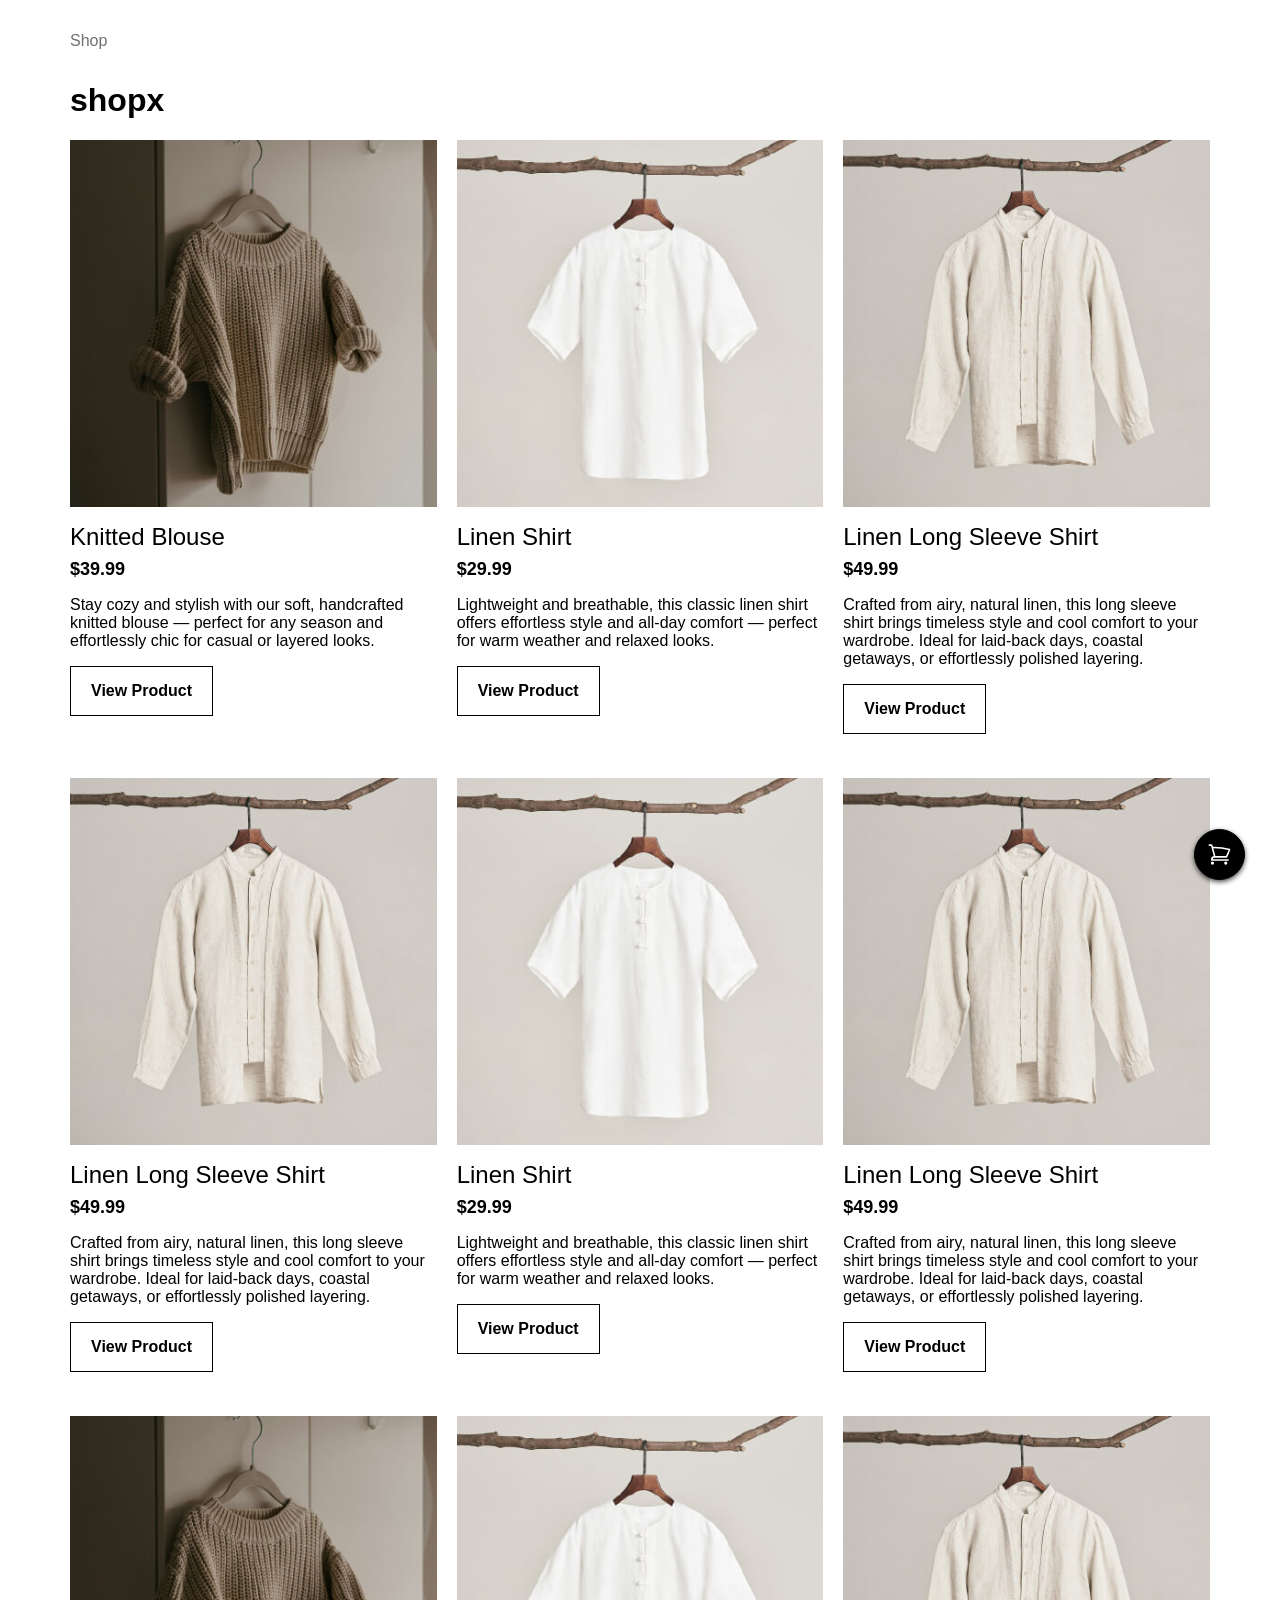
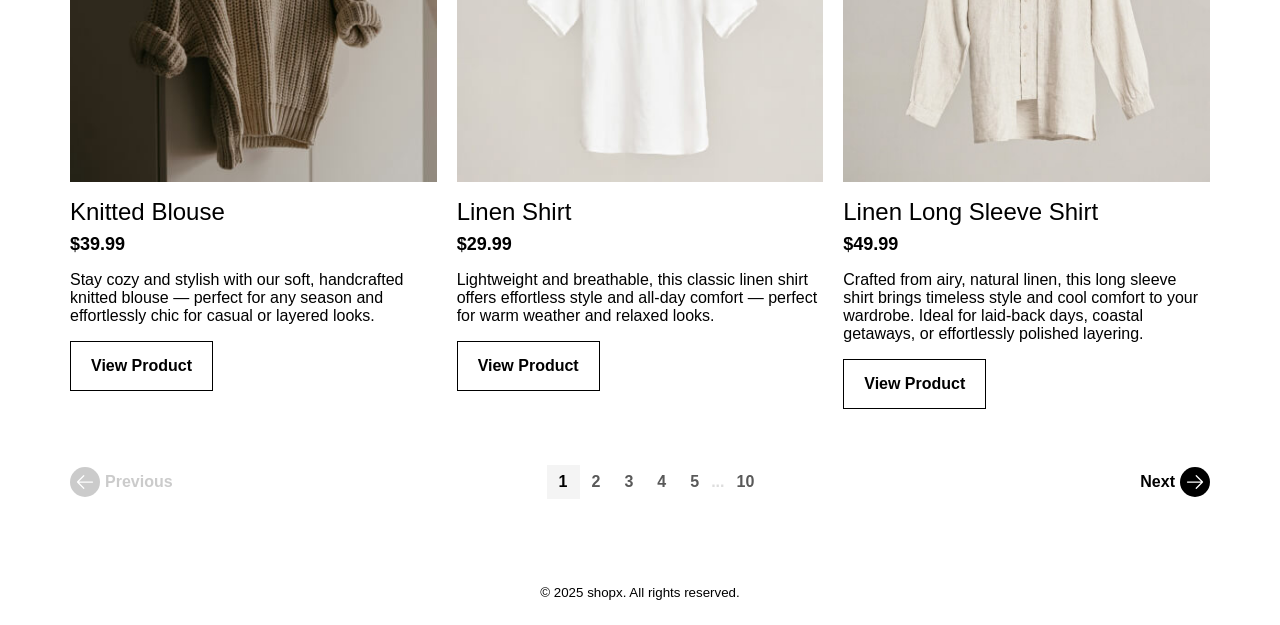
==== index.html @ edb6421d "init commit" ====
<!DOCTYPE html>
<html lang="en">
    <head>
        <title>shopx</title>
        <meta name="title" content="Shop" />
        <meta name="description" content="Lorem ipsum dolor sit amet, consectetur adipiscing elit, sed do eiusmod tempor incididunt ut labore et dolore magna aliqua." />

        <meta charset="utf-8">
        <meta name="viewport" content="width=device-width, initial-scale=1">

		<link rel="icon" type="image/png" href="/favicon.png">

        <link href="css/styles.css" rel="stylesheet">
    </head>
    <body>
        <!-- header -->
        <header>
            <!-- Skip link for accessibility -->
            <div class="visually-hidden-focusable">
                <a href="#main-content" class="skip-link">Skip to main content</a>
            </div>

            <div class="container">
                <nav aria-label="Breadcrumb" class="breadcrumb">
                    <ol itemscope itemtype="https://schema.org/BreadcrumbList">
                        <li itemprop="itemListElement" itemscope itemtype="https://schema.org/ListItem" aria-current="page">
                            <span itemprop="name">Shop</span>
                            <meta itemprop="position" content="1" />
                        </li>
                    </ol>
                </nav>
            </div>

            <a href="/cart.html" class="btn-cart">
                <svg xmlns="http://www.w3.org/2000/svg" fill="none" viewBox="0 0 24 24" stroke-width="1.5" stroke="currentColor" class="size-6">
                    <path stroke-linecap="round" stroke-linejoin="round" d="M2.25 3h1.386c.51 0 .955.343 1.087.835l.383 1.437M7.5 14.25a3 3 0 0 0-3 3h15.75m-12.75-3h11.218c1.121-2.3 2.1-4.684 2.924-7.138a60.114 60.114 0 0 0-16.536-1.84M7.5 14.25 5.106 5.272M6 20.25a.75.75 0 1 1-1.5 0 .75.75 0 0 1 1.5 0Zm12.75 0a.75.75 0 1 1-1.5 0 .75.75 0 0 1 1.5 0Z" />
                </svg>
                <span class="cart-count">0</span>
            </a>
        </header>
        
        <!-- main -->
        <main id="main-content">
            <div class="container">
                <h1>shopx</h1>

                <div class="products-list-wrapper">
                    <div id="loader" class="loader-wrapper" role="status" aria-live="polite" aria-label="Loading" hidden>
                        <img src="/img/loading.gif" alt="Loading..." class="loader">
                    </div>
                    
                    <div class="row three-col" id="productList">
                        <!-- product list -->
                    </div>

                    <div class="message" role="status" aria-live="polite"></div>
                </div>

                <div class="pagination-wrapper">
                    <!-- pagination -->
                </div>
            </div>
        </main>

        <!-- footer -->
        <footer role="contentinfo" aria-label="Footer">
            <div class="container">
                <small>&copy; 2025 shopx. All rights reserved.</small>
            </div>
        </footer>
        
        <script src="/js/script.js"></script>
        <script type="module" src="/js/load/loadProducts.js"></script>
        <script type="module" src="/js/load/loadCart.js"></script>
    </body>
</html>
---- css/styles.css ----
/* Visually hide the skip link by default */
.visually-hidden-focusable:not(:focus):not(:focus-within) {
    position: absolute;
    width: 1px;
    height: 1px;
    padding: 0;
    margin: -1px;
    overflow: hidden;
    clip: rect(0, 0, 0, 0);
    white-space: nowrap;
    border: 0;
}

.visually-hidden {
  position: absolute !important;
  width: 1px !important;
  height: 1px !important;
  padding: 0 !important;
  margin: -1px !important;
  overflow: hidden !important;
  clip: rect(0, 0, 0, 0) !important;
  white-space: nowrap !important;
  border: 0 !important;
}

.skip-link {
    color: #000000;
}

.sticky-element { 
    position: sticky; 
    top: 0; 
    z-index: 999; 
    padding-top: 3.125rem; 
    margin-top: -3.125rem; 
}

/* global */
body {
    margin: 0;
    font-family: Arial, sans-serif;
    font-size: 1rem;
    color: #000000;
}

.container {
    max-width: 100%;
    padding: 0 1.5rem;
    margin: 0 auto;
}

.row {
    width: 100%;
    display: flex;
    flex-direction: row;
    flex-wrap: wrap;
    gap: 1.25rem;
}

.col {
    flex-basis: 100%;
}

a {
    color: #000000;
}

.btn {
    display: inline-block;
    background-color: #000000;
    color: #FFFFFF;
    font-size: 1rem;
    font-weight: 700;
    text-decoration: none;
    border: none;
    border-radius: 0;
    cursor: pointer;
    padding: .938rem 1.25rem;
}

.btn:hover {
    background-color: #393939;
    color: #FFFFFF;
    font-size: 1rem;
    font-weight: 700;
    border: none;
    border-radius: 0;
    cursor: pointer;
    padding: .938rem 1.25rem;
}

.btn:disabled {
    background-color: #dee2e6;
    color: #adb5bd;
    border-color: #dee2e6;
    pointer-events: none;
}

.btn-outline {
    background-color: transparent;
    color: #000000;
    border: 1px solid #000000;
    font-size: 1rem;
    font-weight: 700;
    border-radius: 0;
    cursor: pointer;
    padding: .938rem 1.25rem;
}

.btn-outline:hover {
    background-color: #000000;
    color: #FFFFFF;
    border: 1px solid #000000;
}

.img-fluid {
    max-width: 100%;
    height: auto;
}

footer {
    margin-top: 60px;
    padding: 1.5rem 0;
    text-align: center;
}

/* page */
#productContent,
#cartContent,
#shippingContent,
#paymentContent {
    min-height: 540px;
}

/* breadcrumb */
.breadcrumb {
    margin: 2rem 0;
}

.breadcrumb ol {
    list-style: none;
    display: flex;
    flex-wrap: wrap;
    padding: 0;
    margin: 0;
}

.breadcrumb li + li::before {
    content: "/";
    padding: 0 .5em;
    color: #707070;
}

.breadcrumb a {
    text-decoration: none;
    color: #000000;
}

.breadcrumb a:hover {
    text-decoration: underline;
}

.breadcrumb li[aria-current="page"] {
    color: #707070;
}

/* btn */
.btn-cart {
    position: fixed; 
    bottom: 20px; 
    right: 35px; 
    z-index: 101;

    background-color: #000000;
    border: 1px solid #000000;
    display: flex;
    line-height: 1;
    padding: .75rem;
    border-radius: 50px;
    box-shadow: 0px 2px 5px 0px rgba(0, 0, 0, .7);
}

.btn-cart:hover {
    background-color: #FFFFFF;
}

.btn-cart:hover svg {
    stroke: #000000;
}

.btn-cart svg {
    width: 25px;
    stroke: #FFFFFF;
}

.btn-cart .cart-count {
    position: absolute;
    top: -3px;
    right: -3px;
    background-color: #dc2626;
    color: #FFFFFF;
    font-size: .813rem;
    font-weight: bold;
    border-radius: 9999px;
    padding: .125rem .306rem;
    line-height: 1;
    text-align: center;
}

.cart-btn-qty,
.form-btn-qty {
    display: block;
    background: none;
    border: none;
    font: inherit;
    font-size: 1.25rem;
    line-height: 1;
    padding: .5rem;
    cursor: pointer;
}

.cart-btn-qty:not(:disabled):hover,
.form-btn-qty:not(:disabled):hover {
    color: #595959;
}

.btn-remove {
    display: flex;
    background: none;
    border: none;
    font: inherit;
    line-height: 1;
    padding: .313rem;
    cursor: pointer;
}

.btn-remove svg {
    width: 20px;
    stroke: #000000;
}

.btn-remove:hover {
    background-color: #F4F4F4;
}

.btn-edit {
    display: inline-flex;
    align-items: center;
    gap: 6px;
    background: none;
    border: none;
    font: inherit;
    line-height: 1;
    padding: .313rem;
    cursor: pointer;
}

.btn-edit:hover {
    background-color: #F4F4F4;
}

.btn-edit span {
    color: #000000;
    margin-top: 1px;
}

.btn-edit svg {
    width: 20px;
    stroke: #000000;
}

.btn-update {
    display: block;
    width: 100%;
}

/* card */
.card {
    margin-bottom: 1.5rem;
}

.card a {
    text-decoration: none;
    display: inline-block;
}

.card img {
    display: block;
    margin-bottom: 1rem;
}

.card-title {
    font-size: 1.125rem;
    font-weight: 400;
    margin: 0 0 .5rem;
}

.card-price {
    font-size: 1.125rem;
    font-weight: 700;
    margin: 0 0 .5rem;
}

.card-link {
    text-decoration: underline !important;
}

/* product */
.product .product-title {
    font-weight: 400;
    text-transform: uppercase;
    margin: 0 0 .75rem;
}

.product .product-price {
    font-size: 1.5rem;
    font-weight: 700;
    margin-top: 0;
}

.product-link:hover {
    color: #767676;
}

.product .product-actions {
    display: flex;
    gap: 10px;
}

.product-options .product-attributes {
    display: flex;
    flex-direction: row;
    gap: 10px;
    margin-bottom: 1rem;
}

.product-options .product-attributes div {
    flex: 1;
}

/* forms */
fieldset {
    border: none;
    padding: 0;
    margin: 0;
}

.form-field {
    margin-bottom: 1rem;
}

.form-label {
    display: block;
    margin-bottom: .625rem;
}

.form-label span {
    color: #dc2626;
}

.form-label .optional {
    color: #595959;
}

.form-control {
    display: block;
    width: 100%;
    padding: .375rem .75rem;
    font-size: 1rem;
    font-weight: 400;
    line-height: 1.5;
    color: #000000;
    -webkit-appearance: none;
    -moz-appearance: none;
    appearance: none;
    background-color: #FFFFFF;
    background-clip: padding-box;
    border: 1px solid #495057;
    border-radius: 0;
    transition: border-color .15s ease-in-out, box-shadow .15s ease-in-out;

    -webkit-box-sizing: border-box;
    -moz-box-sizing: border-box;
    box-sizing: border-box;
}

.form-control:focus {
    color: #000000;
    background-color: #FFFFFF;
    border-color: #86B7FE;
    outline: 0;
    box-shadow: 0 0 0 .25rem rgba(13, 110, 253, .25);
}

.form-select:disabled {
    background-color: #e9ecef;
    border-color: #ced4da;
    opacity: 1;
}

.form-select {
    display: block;
    width: 100%;
    padding: .375rem 2.25rem .375rem .75rem;
    font-size: 1rem;
    font-weight: 400;
    line-height: 1.5;
    color: #000000;
    -webkit-appearance: none;
    -moz-appearance: none;
    appearance: none;
    background-color: #FFFFFF;
    background-image: url("data:image/svg+xml,%3csvg xmlns='http://www.w3.org/2000/svg' viewBox='0 0 16 16'%3e%3cpath fill='none' stroke='%23343a40' stroke-linecap='round' stroke-linejoin='round' stroke-width='2' d='m2 5 6 6 6-6'/%3e%3c/svg%3e");
    background-repeat: no-repeat;
    background-position: right .75rem center;
    background-size: 16px 12px;
    border: 1px solid #495057;
    border-radius: 0;
    transition: border-color .15s ease-in-out, box-shadow .15s ease-in-out;
}

.form-select:focus {
    border-color: #86b7fe;
    outline: 0;
    box-shadow: 0 0 0 .25rem rgba(13, 110, 253, .25);
}

textarea.form-control {
    width: 100%;
    resize: none;
    font-family: Arial, sans-serif;
    -webkit-box-sizing: border-box;
    -moz-box-sizing: border-box;
    box-sizing: border-box;
}

.form-check {
    display: block;
    min-height: 1.5rem;
    padding-left: 1.5em;
    margin-bottom: .5rem;
}

.form-check .form-check-input {
    float: left;
    margin-left: -1.5em;
}

.form-check .form-check-label {
    display: inline-block;
}

.form-check-input {
    width: 13px;
    height: 13px;
    border-radius: 3px;
    -webkit-appearance: none;
    -moz-appearance: none;
    appearance: none;
    background-color: #FFFFFF;
    background-image: none;
    background-repeat: no-repeat;
    background-position: center;
    background-size: auto;
    border: 1px solid #000000;
}

.form-check-input[type=radio] {
    border-radius: 50%;
}

.form-check-input:checked {
    background-color: #000000;
    border-color: #000000;
}

.form-check-input:checked[type=radio] {
    background-image: url("data:image/svg+xml,%3csvg xmlns='http://www.w3.org/2000/svg' viewBox='-4 -4 8 8'%3e%3ccircle r='2' fill='%23fff'/%3e%3c/svg%3e");
}

.form-check-input:checked[type=checkbox] {
    background-color: #000000;
    background-image: url("data:image/svg+xml,%3csvg xmlns='http://www.w3.org/2000/svg' viewBox='0 0 20 20'%3e%3cpath fill='none' stroke='%23fff' stroke-linecap='round' stroke-linejoin='round' stroke-width='3' d='m6 10 3 3 6-6'/%3e%3c/svg%3e");
}

.error-message {
    display: block;
    font-size: .75rem;
    color: #dc2626;
    text-align: right;
}

.form-heading {
    margin: 0 0 .75rem;
}

.form-note span {
    color: #dc2626;
}

.char-count {
    font-size: .75rem;
    text-align: right;
    margin-top: .313rem;
}

/* cart */
.cart-table thead {
    display: none;
}

.cart-table, 
.cart-table tbody, 
.cart-table tr, 
.cart-table td {
    display: block;
    max-width: 100%;
}

.cart-table tr {
    position: relative;
    margin-bottom: 1rem;
    border: 1px solid #F4F4F4;
}

.cart-table td {
    position: relative;
    text-align: right;
    padding: .625rem;
}

.cart-table td::before {
    content: attr(data-label);
    position: absolute;
    left: 8px;
    width: 45%;
    padding-right: .625rem;
    white-space: nowrap;
    font-weight: bold;
    text-align: left;
}

.cart-table .td-btn-remove {
    text-align: left;
}

.cart-table .td-btn-edit {
    position: absolute;
    top: 0;
    right: 0;
}

.cart-summary-tr,
.cart-summary-tr td {
    padding: 0 !important;
    border: none !important;
}

.cart-summary-tr .summary {
    display: inline-block;
    min-width: 100%;
    padding: .625rem;
    margin-top: .5rem;
    background-color: #F4F4F4;

    -webkit-box-sizing: border-box;
    -moz-box-sizing: border-box;
    box-sizing: border-box;
}

.cart-summary-tr .summary .total {
    display: flex;
    justify-content: space-between;
}

.cart-summary-tr .summary .total .text {
    margin: 0 0 .5rem;
}

.cart-summary-tr .summary .total .summary-note {
    font-weight: 400;
    margin-bottom: 0;
}

.cart-summary-tr .summary.checkout {
    padding: 0;
}

.cart-summary-tr .summary.checkout .total {
    flex-direction: column;
    text-align: center;
}

.cart-summary-tr .summary.checkout .total a {
    display: block;
    max-width: 100%;
    text-align: center;
    text-decoration: none;
}

.cart-summary-tr .summary.checkout .total a:first-child {
    margin-bottom: .5rem;
}

.cart-summary-tr .summary p {
    font-weight: 700;
    margin: 0;
}

.cart-summary-tr .summary p:not(:last-child) {
    margin-bottom: 1rem;
}

.quantity-control {
    display: flex;
    align-items: center;
    justify-content: space-between;
    width: fit-content;
    background: #F4F4F4;
    padding: .313rem .75rem;
    border-radius: 50px;
}

.quantity-control .qty-value,
.quantity-control .form-qty-value {
    padding: 0 .25rem;
}

.cart-product {
    display: flex;
    flex-direction: column;
    gap: 20px;
    text-decoration: none;
    text-align: left;
}

.cart-product img {
    max-width: 100%;
    height: auto;
}

.cart-product p {
    margin: 0;
}

.cart-product p:not(:last-child) {
    margin-bottom: .313rem;
}

.cart-product .product-name {
    display: block;
    margin-bottom: .5rem;
    font-weight: 700;
    text-transform: uppercase;
    text-decoration: none;
}

.cart-product .product-name:hover {
    text-decoration: underline;
}

.cart-product a .product-name {
    margin-bottom: .5rem;
    font-weight: 700;
    text-transform: uppercase;
}

.cart-product .product-attribute {
    font-size: .875rem;
}

.cart-product .product-attribute span {
    text-transform: uppercase;
}

.cart-product .product-attribute.notes {
    color: #595959;
    word-break: break-word;
}

.cart-empty {
    border: 1px solid #F4F4F4 !important;
}

.cart-empty td {
    text-align: center !important;
}

/* shipping */
.checkout-wrapper {
    padding: 1rem;
    border: 1px solid #e0e0e0;
}

.checkout-wrapper.delivery h2 {
    margin: 0 0 .75rem;
}

.checkout-wrapper.delivery p {
    margin: 0;
}

.checkout-wrapper.order-summary {
    margin-bottom: 1rem;
}

.checkout-wrapper.purchase {
    background-color: #F4F4F4;
    border: none;
}

.checkout-wrapper.purchase .purchase-note {
    font-size: .875rem;
    color: #393939;
    margin: 0 0 1rem;
}

.checkout-wrapper.purchase .btn {
    width: 100%;
}

.checkout-wrapper.purchase .form-check {
    margin-bottom: 1rem;
}

/* shipping */
.shipping-summary p {
    margin: 0;
}

/* summary */
.summary-header {
    display: flex;
    align-items: center;
    justify-content: space-between;
    margin-bottom: 1rem;
    padding-bottom: 1rem;
    border-bottom: 1px solid #000;
}

.summary-header .summary-heading {
    margin: 0;
}

.summary-header .summary-edit-link {
    font-weight: 700;
}

.summary-item {
    display: flex;
    justify-content: space-between;
}

.summary-item:not(:last-child) {
    margin-bottom: .75rem;
}

.summary-total {
    padding-top: 1rem;
    border-top: 1px solid #000000;
}

.summary-item .type,
.summary-item .fee {
    font-weight: 700;
}

.summary-item.summary-subtotal span,
.summary-item.summary-total span {
    font-size: 1.25rem;
}

.summary-item.summary-coupon .discount {
    color: #008000;
}

/* coupon */
.coupon-wrapper {
    margin-bottom: 1rem;
}

#couponCode-error {
    text-align: left;
}

.coupon-input-group {
	display: flex;
	gap: 0.5rem;
}

.coupon-result {
	display: none;
	opacity: 0;
	transform: translateY(-10px);
	transition: opacity 0.3s ease, transform 0.3s ease;
	justify-content: space-between;
	align-items: center;
	background-color: #F4F4F4;
	padding: 0.5rem;
	margin-top: 0.5rem;
}

/* modal */
.modal {
    position: fixed;
    width: 100%;
    height: 100%;
    inset: 0;
    background: rgba(0, 0, 0, .6);
    z-index: 100;
    overflow-y: auto;
    overflow-x: hidden;

    opacity: 0;
    visibility: hidden;
    transition: opacity 0.3s ease, visibility 0.3s ease;
    pointer-events: none;
}

.modal.show {
    opacity: 1;
    visibility: visible;
    pointer-events: auto;
}

.modal .modal-dialog {
    position: relative;
    width: auto;
    margin: 1.75rem;
}

.modal .modal-dialog.modal-dialog-centered {
    display: flex;
    align-items: center;
    min-height: calc(100% - 1.75rem * 2);
}

.modal.hiding {
    opacity: 0;
    visibility: visible;
    pointer-events: none;
}

.modal.hiding .modal-dialog {
    transform: translateY(-100%);
}

.modal-content {
    position: relative;
    background: #FFFFFF;
    padding: 1rem;
}

.modal-title {
    margin: 0;
}

.modal-header {
    display: flex;
    justify-content: space-between;
    gap: 30px;
    margin-bottom: .75rem;
}

.btn-modal-close {
    display: flex;
    background: none;
    border: none;
    padding: 0;
    margin: 0;

    font-size: 1.5rem;

    cursor: pointer;
}

.btn-modal-close svg {
    width: 30px;
}


/* modal slide down */
.modal.show .modal-dialog-slide-down {
    transform: translateY(0);
}

.modal-dialog-slide-down {
    transform: translateY(-100%);
    transition: transform 0.3s ease;
}

/* modal slide left */
.modal.show .modal-dialog-slide-left {
    transform: translateY(0);
}

.modal-dialog-slide-left {
    transform: translateX(100%);
    transition: transform 0.3s ease, opacity 0.3s ease;
}

/* modal right panel */
.modal-right-panel .modal-dialog {
    margin-right: unset !important;
    margin: initial;
    height: 100%;
}

.modal-right-panel.show .modal-dialog {
    opacity: 1;
    pointer-events: auto;
}

.modal.modal-right-panel.hiding .modal-dialog {
    transform: translateX(100%);
    opacity: 0;
}

.modal-right-panel .modal-content {
    min-height: 100vh;
}

.modal-right-panel .modal-header {
    margin-bottom: 2rem;
}

.modal-right-panel .added-item {
    max-width: 100%;
    display: flex;
    flex-direction: column;
    gap: 20px;
    margin-bottom: 2rem;
}

.modal-right-panel .added-item .added-product-name {
    margin: 0 0 .5rem;
}

.modal-right-panel .added-item p {
    margin: 0;
}

.modal-right-panel .added-item p {
    text-transform: uppercase;
}

/* products list */
.products-list-wrapper {
    margin-bottom: 2rem;
}

/* pagination */
.pagination {
    list-style: none;
    margin: 0;
    padding: 0;

    display: flex;
    justify-content: center;
}

.pagination li a {
    display: flex;
    align-items: center;
    text-decoration: none;
}

.pagination li.page-item {
    display: flex;
    align-items: center;
    color: #595959;
}

.pagination li.page-item .page-link {
    color: #595959;
    font-weight: 700;
    padding: .5rem .75rem;
}

.pagination li.page-item.active .page-link {
    background-color: #F4F4F4;
    color: #000000;
}

.pagination li.page-item.disabled {
    opacity: .2;
}

.pagination li.page-item.disabled .page-link {
    padding: 0;
}

.pagination li.page-prev {
    margin-right: auto;
}

.pagination li.page-prev .icon {
    margin-right: .313rem;
}

.pagination li.page-next {
    margin-left: auto;
}

.pagination li.page-next .icon {
    margin-left: .313rem;
}

.pagination li.page-prev,
.pagination li.page-next {
    display: none;
}

.pagination li.page-prev .page-link,
.pagination li.page-next .page-link {
    padding: 0;
}

.pagination li.page-prev:hover .page-link,
.pagination li.page-next:hover .page-link {
    background-color: transparent !important;
}

.pagination li.page-prev .icon,
.pagination li.page-next .icon {
    display: flex;
    background-color: #000000;
    border-radius: 50px;
    padding: .313rem;
    line-height: 1;
}

.pagination li.page-prev span.text,
.pagination li.page-next span.text {
    display: none;
    color: #000000;
}

.pagination li.page-prev .icon svg,
.pagination li.page-next .icon svg {
    width: 20px;
    stroke: #FFFFFF;
}

.pagination li.page-prev .page-link .text,
.pagination li.page-next .page-link .text,
.pagination li.page-prev .page-link .icon,
.pagination li.page-next .page-link .icon {
	transition: all 0.3s ease;
}

/* pagination hover */
.pagination li.page-item:not(.disabled):hover .page-link {
    background-color: #F4F4F4;
    color: #000000;
    text-decoration: underline;
}

.pagination li.page-item.active:hover .page-link {
    text-decoration: none;
}

.pagination li.page-item.disabled:hover .page-link {
    pointer-events: none;
}

.pagination li.page-prev:not(.disabled) .page-link:hover span.text,
.pagination li.page-next:not(.disabled) .page-link:hover span.text {
    text-decoration: underline;
}

.pagination li.page-prev .page-link:hover .icon,
.pagination li.page-next .page-link:hover .icon {
    opacity: .8;
}

/* related products */
.related-products-wrapper .related-products-heading {
    font-weight: 400;
}

.related-products-wrapper .card h3 {
    margin: 0 0 .5rem;
    font-weight: 400;
}

.related-products-wrapper .card p {
    margin: 0 0 .5rem;
}

.message .message-text {
    text-align: center;
}

.loader-wrapper {
    width: 100%;
    text-align: center; 
    margin: 3rem 0;
}

.loader-wrapper img {
    max-width: 50px;
    height: auto;
}

@media (min-width: 375px) {
    .related-products-wrapper .row.three-col .col {
        flex: 0 0 calc(50.61% - .835rem);
    }

    .modal-right-panel .added-item {
        flex-direction: row;
    }

    .modal-right-panel .added-item img {
        width: 150px;
        height: 150px;
    }

    .pagination li.page-prev,
    .pagination li.page-next {
        display: flex;
    }
}

@media (min-width: 480px) {
    .related-products-wrapper .row.three-col .col {
        flex: 0 0 calc(33.333% - .835rem);
    }

    .related-products-wrapper .card .card-content {
        max-width: 90%;
    }

    .pagination li.page-prev span.text,
    .pagination li.page-next span.text {
        display: block;
    }
}

@media (min-width: 576px) {
    .container {
        max-width: 540px;
    }
    
    .products-list-wrapper .row.three-col .col {
        flex: 0 0 calc(50.61% - .835rem);
    }

    .cart-product {
        flex-direction: row;
    }

    .cart-product img {
        max-width: 100px;
        max-height: 100px;
    }

    .cart-summary-tr .summary {
        min-width: 300px;
        padding: 1.5rem;
    }

    .modal .modal-dialog {
        max-width: 500px;
        margin-right: auto;
        margin-left: auto;
    }
}

@media (min-width: 768px) {
    .container {
        max-width: 720px;
    }

    .col {
        flex: 1;
    }
    
    .products-list-wrapper .row.three-col .col {
        flex: 0 0 calc(33.333% - .835rem);
    }

    .cart-table {
        display: table;
        width: 100%;
        border-collapse: collapse;
    }

    .cart-table tbody {
        display: table-row-group;
    }
    .cart-table tr {
        display: table-row;
        border: none;
    }

    .cart-table tr:not(:last-child) {
        border-bottom: 1px solid #F4F4F4;
    }

    .cart-table td {
        display: table-cell;
    }

    .cart-table td::before {
        content: '';
        position: absolute;
        left: 8px;
        width: 45%;
        padding-right: .625rem;
        white-space: nowrap;
        font-weight: bold;
        text-align: left;
    }

    .cart-table thead {
        display: table-header-group;
    }

    .cart-table th,
    .cart-table td {
        padding: .5rem;
        text-align: left;
    }
    
    .cart-table .td-btn-edit {
        position: relative;
        text-align: right;
    }

    .cart-product .product-attribute.notes {
        max-width: 200px;
    }
    
    .btn-edit {
        background-color: transparent;
    }
    
    .card-title {
        font-size: 1.5rem;
    }
}

@media (min-width: 992px) {
    .container {
        max-width: 960px;
    }

    .cart-product .product-attribute.notes {
        max-width: 250px;
    }
}

@media (min-width: 1200px) {
    .container {
        max-width: 1140px;
    }
}
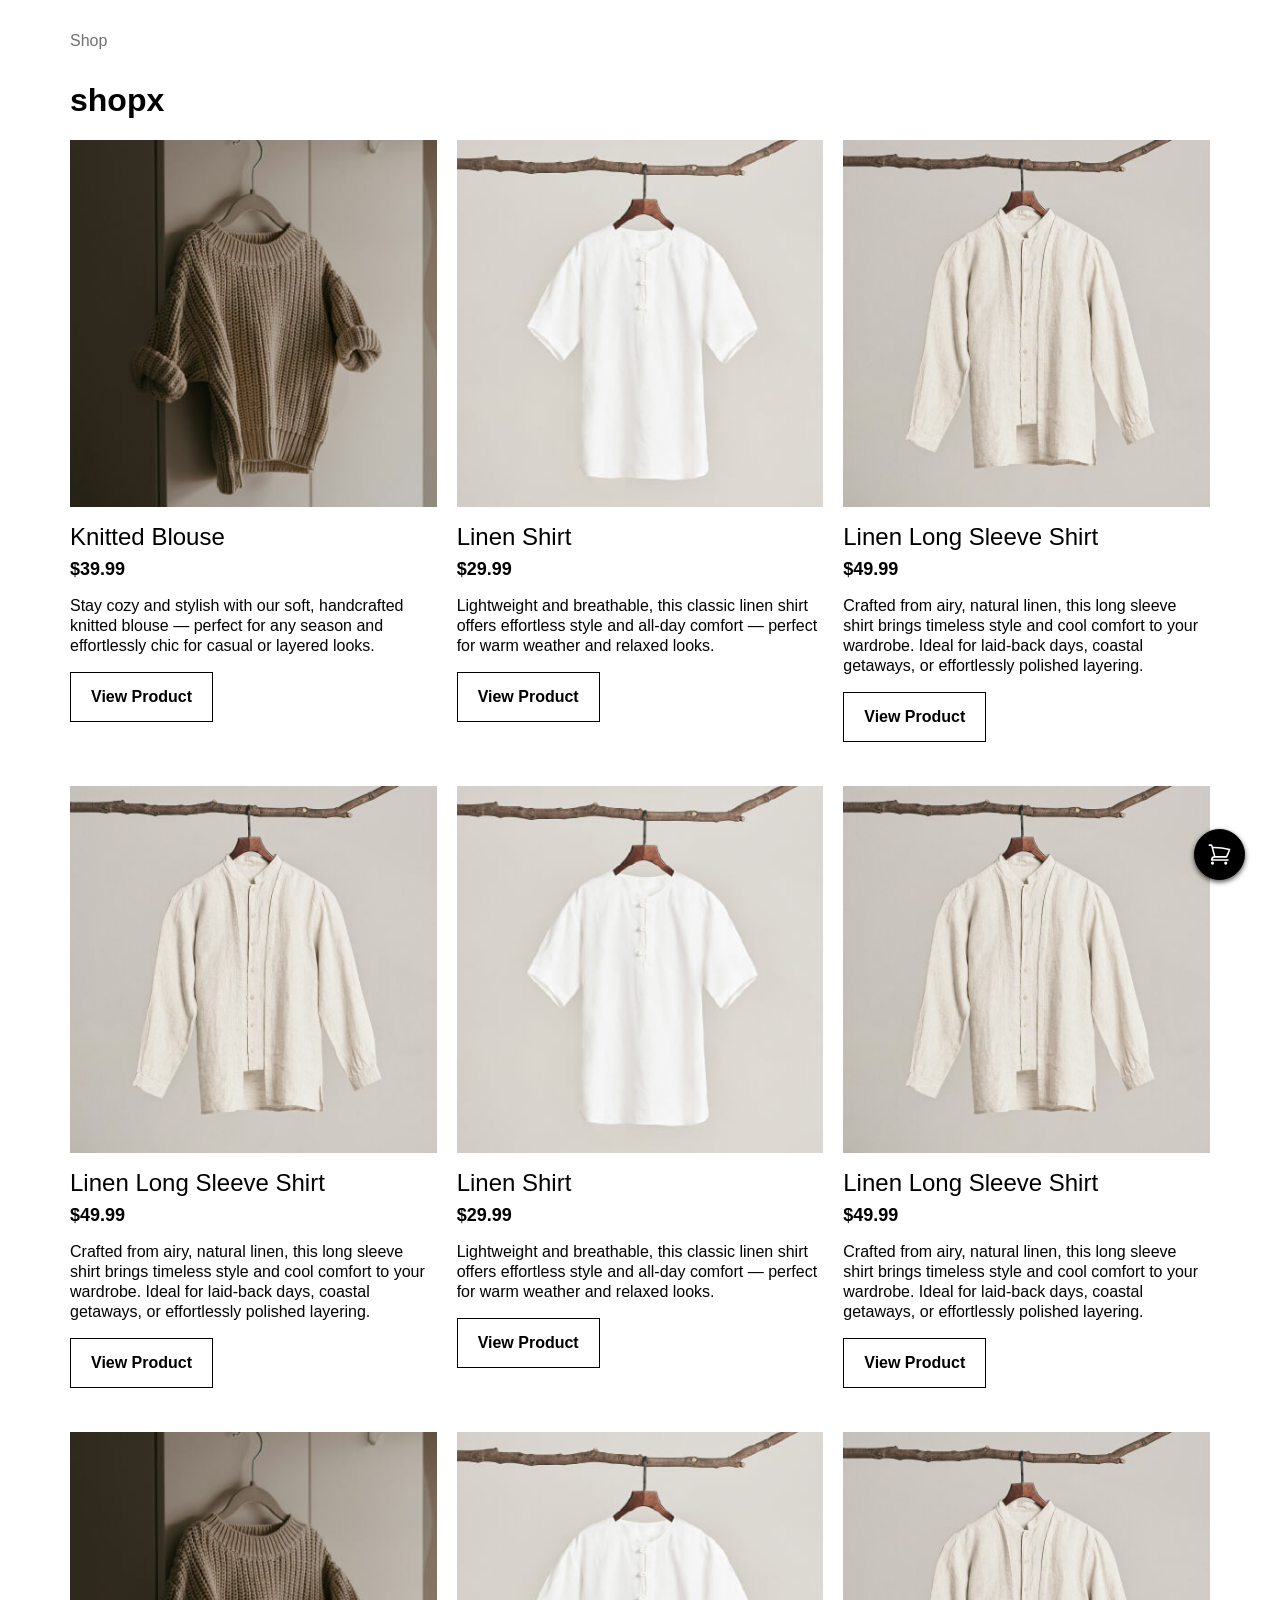
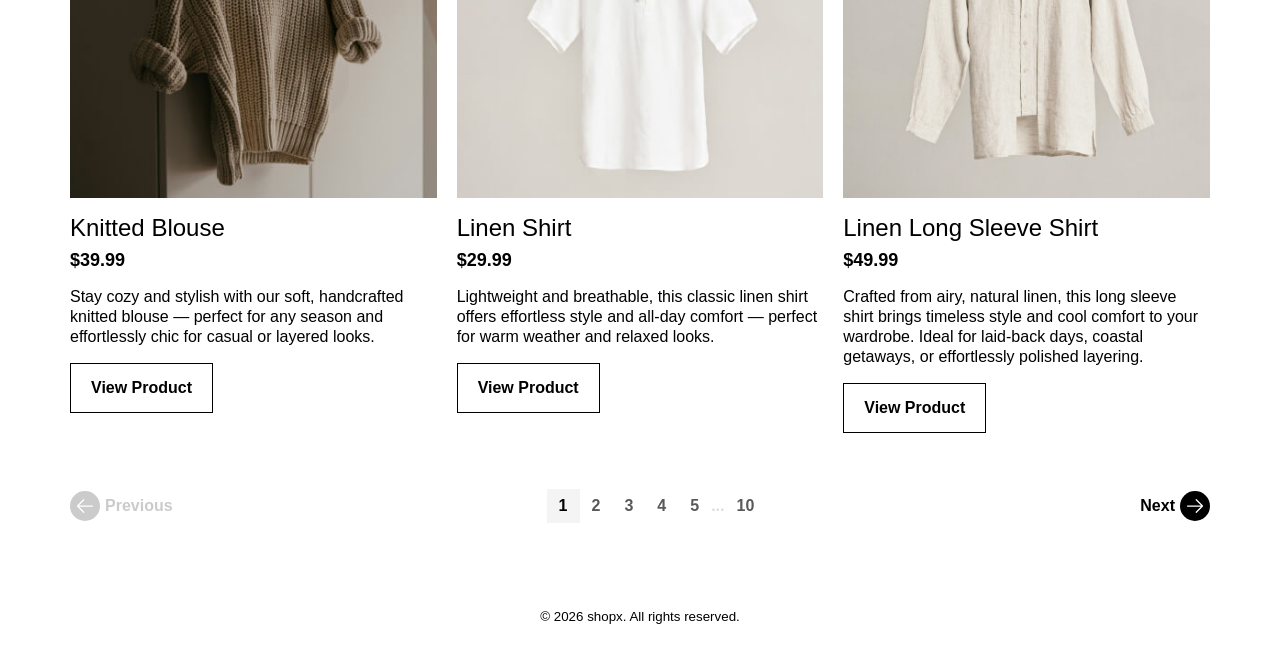
==== commit 6a3fa3e0: "more confirmation page updates, svg classes cleanup" ====
--- a/index.html
+++ b/index.html
@@ -32,7 +32,7 @@
             </div>
 
             <a href="/cart.html" class="btn-cart">
-                <svg xmlns="http://www.w3.org/2000/svg" fill="none" viewBox="0 0 24 24" stroke-width="1.5" stroke="currentColor" class="size-6">
+                <svg xmlns="http://www.w3.org/2000/svg" fill="none" viewBox="0 0 24 24" stroke-width="1.5" stroke="currentColor" class="icon icon-cart">
                     <path stroke-linecap="round" stroke-linejoin="round" d="M2.25 3h1.386c.51 0 .955.343 1.087.835l.383 1.437M7.5 14.25a3 3 0 0 0-3 3h15.75m-12.75-3h11.218c1.121-2.3 2.1-4.684 2.924-7.138a60.114 60.114 0 0 0-16.536-1.84M7.5 14.25 5.106 5.272M6 20.25a.75.75 0 1 1-1.5 0 .75.75 0 0 1 1.5 0Zm12.75 0a.75.75 0 1 1-1.5 0 .75.75 0 0 1 1.5 0Z" />
                 </svg>
                 <span class="cart-count">0</span>
@@ -65,7 +65,7 @@
         <!-- footer -->
         <footer role="contentinfo" aria-label="Footer">
             <div class="container">
-                <small>&copy; 2025 shopx. All rights reserved.</small>
+                <small>&copy; <span id="currentYear"></span> shopx. All rights reserved.</small>
             </div>
         </footer>
         
--- a/css/styles.css
+++ b/css/styles.css
@@ -12,15 +12,15 @@
 }
 
 .visually-hidden {
-  position: absolute !important;
-  width: 1px !important;
-  height: 1px !important;
-  padding: 0 !important;
-  margin: -1px !important;
-  overflow: hidden !important;
-  clip: rect(0, 0, 0, 0) !important;
-  white-space: nowrap !important;
-  border: 0 !important;
+    position: absolute !important;
+    width: 1px !important;
+    height: 1px !important;
+    padding: 0 !important;
+    margin: -1px !important;
+    overflow: hidden !important;
+    clip: rect(0, 0, 0, 0) !important;
+    white-space: nowrap !important;
+    border: 0 !important;
 }
 
 .skip-link {
@@ -43,6 +43,10 @@
     color: #000000;
 }
 
+body.confirmation-page {
+    background-color: #F4F4F4;
+}
+
 .container {
     max-width: 100%;
     padding: 0 1.5rem;
@@ -59,6 +63,10 @@
 
 .col {
     flex-basis: 100%;
+}
+
+p {
+    line-height: 1.25;
 }
 
 a {
@@ -128,7 +136,8 @@
 #productContent,
 #cartContent,
 #shippingContent,
-#paymentContent {
+#paymentContent,
+#confirmationContent {
     min-height: 540px;
 }
 
@@ -146,7 +155,7 @@
 }
 
 .breadcrumb li + li::before {
-    content: "/";
+    content: '/';
     padding: 0 .5em;
     color: #707070;
 }
@@ -184,11 +193,11 @@
     background-color: #FFFFFF;
 }
 
-.btn-cart:hover svg {
+.btn-cart:hover .icon {
     stroke: #000000;
 }
 
-.btn-cart svg {
+.btn-cart .icon {
     width: 25px;
     stroke: #FFFFFF;
 }
@@ -234,7 +243,7 @@
     cursor: pointer;
 }
 
-.btn-remove svg {
+.btn-remove .icon {
     width: 20px;
     stroke: #000000;
 }
@@ -264,7 +273,7 @@
     margin-top: 1px;
 }
 
-.btn-edit svg {
+.btn-edit .icon {
     width: 20px;
     stroke: #000000;
 }
@@ -339,6 +348,14 @@
 }
 
 /* forms */
+legend {
+    display: block;
+    padding: 0;
+    margin: 1rem 0;
+    font-size: 1.17rem;
+    font-weight: 700;
+}
+
 fieldset {
     border: none;
     padding: 0;
@@ -352,6 +369,7 @@
 .form-label {
     display: block;
     margin-bottom: .625rem;
+    font-weight: 700;
 }
 
 .form-label span {
@@ -450,6 +468,11 @@
     display: inline-block;
 }
 
+.form-check .form-check-input,
+.form-check .form-check-label {
+    cursor: pointer;
+}
+
 .form-check-input {
     width: 13px;
     height: 13px;
@@ -485,9 +508,9 @@
 
 .error-message {
     display: block;
+    margin-top: .15rem;
     font-size: .75rem;
     color: #dc2626;
-    text-align: right;
 }
 
 .form-heading {
@@ -502,6 +525,10 @@
     font-size: .75rem;
     text-align: right;
     margin-top: .313rem;
+}
+
+.form-control#expiry {
+    letter-spacing: .05rem;
 }
 
 /* cart */
@@ -687,9 +714,47 @@
 }
 
 /* shipping */
+.shipping-summary p {
+    margin: 0;
+}
+
+.original-shipping {
+  text-decoration: line-through;
+  color: #999999;
+  margin-right: .5rem;
+}
+
+.free-shipping {
+  color: #008000;
+}
+
+/* billing */
+#billingAddressFields .form-check {
+    margin-bottom: 1rem;
+}
+
+#billingAddressFields .form-field:last-child {
+    margin-bottom: 0;
+}
+
+.shipping-billing-wrapper {
+    margin-top: 1.5rem;
+}
+
+.shipping-billing-wrapper h3 {
+    margin: 0 0 .5rem;
+    text-transform: uppercase;
+}
+
+/* checkout */
 .checkout-wrapper {
+    background-color: #FFFFFF;
     padding: 1rem;
     border: 1px solid #e0e0e0;
+}
+
+.checkout-wrapper #paymentOptionFields {
+    margin-bottom: .5rem;
 }
 
 .checkout-wrapper.delivery h2 {
@@ -715,6 +780,10 @@
     margin: 0 0 1rem;
 }
 
+.checkout-wrapper.purchase .purchase-note a {
+    font-weight: 700;
+}
+
 .checkout-wrapper.purchase .btn {
     width: 100%;
 }
@@ -723,55 +792,194 @@
     margin-bottom: 1rem;
 }
 
-/* shipping */
-.shipping-summary p {
-    margin: 0;
-}
-
-/* summary */
-.summary-header {
+.checkout-wrapper.purchase .form-check a {
+    font-weight: 700;
+}
+
+/* confirmation */
+#thankYou {
+    display: flex;
+    align-items: flex-start;
+    gap: 10px;
+    margin-bottom: 1rem;
+}
+
+#thankYou .icon-round-check {
+    min-width: 50px;
+    max-width: 50px;
+}
+
+#thankYou h1,
+#thankYou p,
+.checkout-wrapper#orderUpdates p,
+.checkout-wrapper #shippingBlock p,
+.checkout-wrapper #billingBlock p {
+    margin: 0;
+}
+
+.checkout-wrapper#orderUpdates,
+.checkout-wrapper#orderSummary {
+    margin-bottom: 1rem;
+}
+
+.checkout-wrapper#orderUpdates h2,
+.checkout-wrapper#customerInfo h2 {
+    margin: 0 0 .5rem;
+}
+
+#orderNumber {
+    font-weight: 700;
+}
+
+#billingBlock {
+    margin-bottom: 1.5rem;
+}
+
+#paymentMethod p {
+    margin: 0;
+    line-height: 1.5;
+}
+
+#printOrder {
+    display: block;
+    margin-bottom: .5rem;
+}
+
+.customer-detail {
     display: flex;
     align-items: center;
-    justify-content: space-between;
+    gap: 5px;
+}
+
+.customer-detail .icon {
+    width: 20px;
+}
+
+.order-number-wrapper {
+    display: flex;
+    align-items: center;
+    gap: 5px;
+}
+
+.btn-copy {
+    background: none;
+    border: none;
+    margin: 0;
+    padding: 0;
+    cursor: pointer;
+}
+
+.btn-copy.copied {
+    cursor: initial;
+}
+
+.btn-copy .icon {
+    width: 20px;
+}
+
+.btn-copy .icon-check {
+	display: none;
+    stroke: #008000;
+}
+
+.btn-copy.copied .icon-copy {
+	display: none;
+}
+
+.btn-copy.copied .icon-check {
+	display: inline;
+}
+
+.order-summary-heading {
+    display: flex;
+    margin-bottom: 1rem;
+    align-items: center;
+    gap: 10px;
+}
+
+.order-summary-heading .icon {
+    width: 23px;
+}
+
+.order-summary-heading h2 {
+    display: flex;
+    align-items: center;
+    gap: 10px;
+    margin: 0;
+}
+
+#orderTotalItems {
+    display: flex;
+    align-items: flex-start;
+    justify-content: center;
+    background-color: #000000;
+    width: 14px;
+    padding: 0.3rem;
+    border-radius: 50px;
+    color: #FFFFFF;
+    font-size: .75rem;
+}
+
+#orderSummaryItems {
     margin-bottom: 1rem;
     padding-bottom: 1rem;
-    border-bottom: 1px solid #000;
-}
-
-.summary-header .summary-heading {
-    margin: 0;
-}
-
-.summary-header .summary-edit-link {
-    font-weight: 700;
-}
-
-.summary-item {
-    display: flex;
+    border-bottom: 1px solid #000000;
+}
+
+#orderSummaryItems .order-item:not(:last-child) {
+    margin-bottom: 1rem;
+}
+
+.order-item {
+    display: flex;
+    align-items: flex-start;
     justify-content: space-between;
-}
-
-.summary-item:not(:last-child) {
-    margin-bottom: .75rem;
-}
-
-.summary-total {
-    padding-top: 1rem;
-    border-top: 1px solid #000000;
-}
-
-.summary-item .type,
-.summary-item .fee {
-    font-weight: 700;
-}
-
-.summary-item.summary-subtotal span,
-.summary-item.summary-total span {
-    font-size: 1.25rem;
-}
-
-.summary-item.summary-coupon .discount {
-    color: #008000;
+    gap: 20px;
+}
+
+.order-item img {
+    max-width: 80px;
+    height: auto;
+}
+
+.order-item p {
+    margin: 0;
+}
+
+.order-item-details {
+    display: flex;
+    align-items: flex-start;
+    gap: 10px;
+}
+
+.item-meta {
+    margin-bottom: .25rem;
+}
+
+.item-meta p {
+    font-size: .75rem;
+    color: #595959;
+}
+
+.item-meta span {
+    text-transform: uppercase;
+}
+
+.item-title {
+    font-size: .938rem;
+    font-weight: 700;
+}
+
+.order-item-qty {
+    display: inline-block;
+    font-size: .75rem;
+    line-height: 1;
+    padding: 2px 5px;
+    border: 1px solid #393939;
+}
+
+.order-item-price {
+    font-weight: 700;
 }
 
 /* coupon */
@@ -779,13 +987,9 @@
     margin-bottom: 1rem;
 }
 
-#couponCode-error {
-    text-align: left;
-}
-
 .coupon-input-group {
 	display: flex;
-	gap: 0.5rem;
+	gap: .5rem;
 }
 
 .coupon-result {
@@ -796,8 +1000,110 @@
 	justify-content: space-between;
 	align-items: center;
 	background-color: #F4F4F4;
-	padding: 0.5rem;
-	margin-top: 0.5rem;
+	padding: .5rem;
+	margin-top: .5rem;
+}
+
+/* summary */
+.summary-header {
+    display: flex;
+    align-items: center;
+    justify-content: space-between;
+    margin-bottom: 1rem;
+    padding-bottom: 1rem;
+    border-bottom: 1px solid #000000;
+}
+
+.summary-header.summary-header-billing {
+    padding-top: 1rem;
+    margin-top: .5rem;
+    border-top: 1px solid #000000;
+}
+
+.summary-header .summary-heading {
+    margin: 0;
+}
+
+.summary-header .summary-edit-link {
+    font-weight: 700;
+}
+
+.summary-header .summary-edit-link:hover {
+    opacity: .8;
+}
+
+.summary-item {
+    display: flex;
+    justify-content: space-between;
+}
+
+.summary-item:not(:last-child) {
+    margin-bottom: .75rem;
+}
+
+.summary-total {
+    padding-top: 1rem;
+    border-top: 1px solid #000000;
+}
+
+.summary-item .type,
+.summary-item .fee {
+    font-weight: 700;
+}
+
+.summary-item.summary-subtotal span,
+.summary-item.summary-total span {
+    font-size: 1.25rem;
+}
+
+.summary-item.summary-coupon .discount {
+    color: #008000;
+}
+
+/* card list */
+.card-list {
+    display: flex;
+    align-items: center;
+    list-style: none;
+    margin: 0 0 1rem;
+    padding: 0;
+    gap: 10px;
+}
+
+.card-list.card-list-cvv {
+    margin: .5rem 0 1.5rem;
+}
+
+.card-item-icon {
+    position: relative;
+    display: inline-block;
+    width: 41px;
+    height: 26px;
+    overflow: visible;
+    vertical-align: bottom;
+
+    background-size: 41px 26px;
+    background-repeat: no-repeat;
+}
+
+.card-item-icon.card-cvv-back {
+    background-image: url('/img/card-cvv_back.svg');
+}
+
+.card-item-icon.card-cvv-front {
+    background-image: url('/img/card-cvv_front.svg');
+}
+
+.card-item-icon.card-visa {
+    background-image: url('/img/card-visa.svg');
+}
+
+.card-item-icon.card-mastercard {
+    background-image: url('/img/card-mastercard.svg');
+}
+
+.card-item-icon.card-amex {
+    background-image: url('/img/card-amex.svg');
 }
 
 /* modal */
@@ -874,11 +1180,6 @@
     cursor: pointer;
 }
 
-.btn-modal-close svg {
-    width: 30px;
-}
-
-
 /* modal slide down */
 .modal.show .modal-dialog-slide-down {
     transform: translateY(0);
@@ -944,6 +1245,124 @@
     text-transform: uppercase;
 }
 
+/* tooltip */
+.tooltip {
+    display: inline-block;
+}
+
+.btn-tooltip {
+    display: flex;
+    background: url('/img/tooltip-info.svg');
+    background-repeat: no-repeat;
+    background-size: 27px 26px;
+    border: none;
+    border-radius: 0;
+    width: 25px;
+    height: 25px;
+    padding: 0;
+    margin: 0;
+    cursor: pointer;
+}
+
+.tooltip-content {
+    word-wrap: break-word;
+    white-space: normal;
+
+    position: fixed;
+    background-color: #FFFFFF;
+    color: #000000;
+    padding: 1rem;
+    font-size: 13px;
+    max-width: 220px;
+    border: 1px solid #e0e0e0;
+    opacity: 0;
+    pointer-events: none;
+    transition: opacity 0.2s ease;
+    z-index: 1000;
+    display: none;
+}
+
+.tooltip-content.show {
+    display: block;
+    opacity: 1;
+    pointer-events: auto;
+    transition: opacity 0.2s ease;
+}
+
+/* arrow pointing up (tooltip below button) */
+.tooltip-content.arrow-up::before {
+    content: '';
+    position: absolute;
+    top: 0;
+    left: 50%;
+    transform: translateX(-50%) translateY(-100%);
+    border-width: 6px;
+    border-style: solid;
+    border-color: transparent transparent #e0e0e0 transparent;
+    pointer-events: none;
+    z-index: 1001;
+}
+
+.tooltip-content.arrow-up::after {
+    content: '';
+    position: absolute;
+    top: 1px;
+    left: 50%;
+    transform: translateX(-50%) translateY(-100%);
+    border-width: 5px;
+    border-style: solid;
+    border-color: transparent transparent #FFFFFF transparent;
+    pointer-events: none;
+    z-index: 1002;
+}
+
+/* arrow pointing down (tooltip above button) */
+.tooltip-content.arrow-down::before {
+    content: '';
+    position: absolute;
+    bottom: 0;
+    left: 50%;
+    transform: translateX(-50%) translateY(100%);
+    border-width: 6px;
+    border-style: solid;
+    border-color: #e0e0e0 transparent transparent transparent;
+    pointer-events: none;
+    z-index: 1001;
+}
+
+.tooltip-content.arrow-down::after {
+    content: '';
+    position: absolute;
+    bottom: 1px;
+    left: 50%;
+    transform: translateX(-50%) translateY(100%);
+    border-width: 5px;
+    border-style: solid;
+    border-color: #FFFFFF transparent transparent transparent;
+    pointer-events: none;
+    z-index: 1002;
+}
+
+.tooltip-content:last-child p {
+    margin: 0;
+}
+
+.tooltip-heading {
+    display: block;
+    margin: 0 0 .5rem;
+    font-weight: 700;
+    text-transform: uppercase;
+}
+
+.tooltip-list {
+    list-style-type: disc;
+    padding-left: 1.25rem;
+}
+
+.tooltip-list li:not(:last-child) {
+    margin-bottom: .5rem;
+}
+
 /* products list */
 .products-list-wrapper {
     margin-bottom: 2rem;
@@ -1135,6 +1554,14 @@
     .pagination li.page-prev span.text,
     .pagination li.page-next span.text {
         display: block;
+    }
+
+    #printOrder {
+        display: inline-block;
+    }
+
+    .shipping-billing-wrapper .row .col {
+        flex: 1;
     }
 }
 
@@ -1256,4 +1683,28 @@
     .container {
         max-width: 1140px;
     }
+}
+
+/* print */
+@media print {
+    body * {
+        visibility: hidden;
+    }
+
+    #confirmationContent, #confirmationContent * {
+        visibility: visible;
+    }
+
+    #confirmationContent {
+        position: absolute;
+        top: 0;
+        left: 0;
+        width: 100%;
+        margin-top: 2rem;
+    }
+
+    #printOrder,
+    #continueShopping {
+        display: none;
+    }
 }
